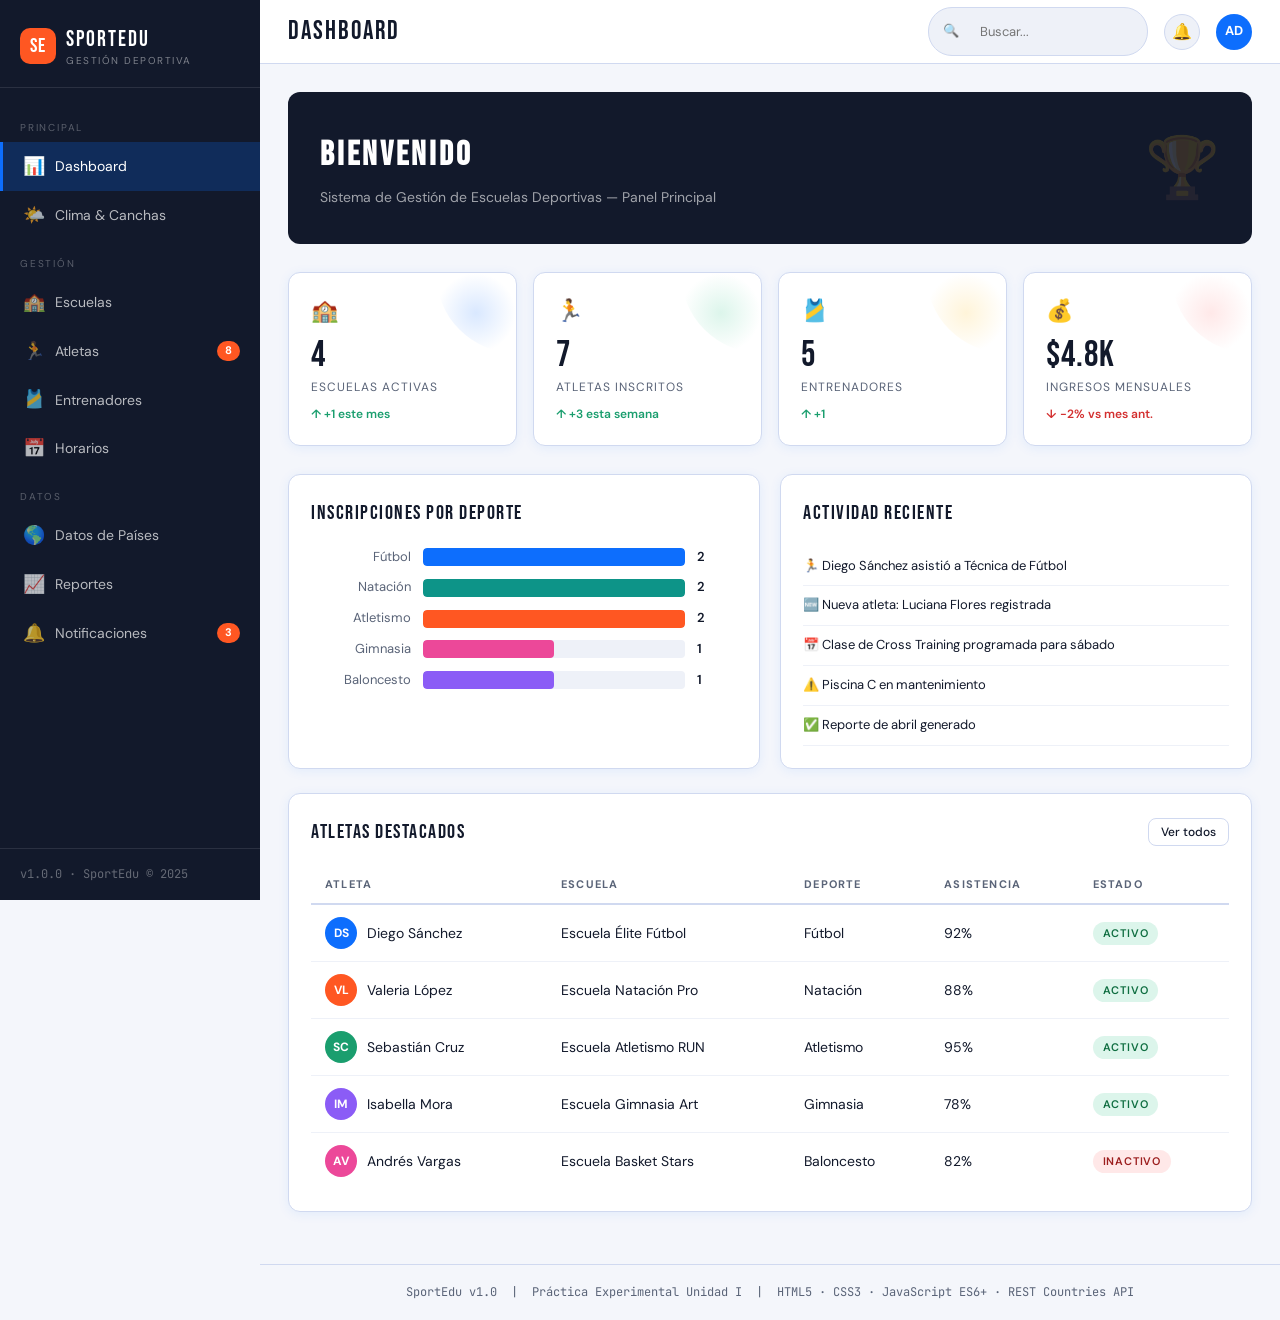
==== Untitled-1.html @ 39b03e60 "PrimerCommit" ====
<!DOCTYPE html>
<html lang="es">
<head>
  <meta charset="UTF-8" />
  <meta name="viewport" content="width=device-width, initial-scale=1.0" />
  <title>SportEdu – Gestión de Escuelas Deportivas</title>
  <link rel="preconnect" href="https://fonts.googleapis.com" />
  <link href="https://fonts.googleapis.com/css2?family=Bebas+Neue&family=DM+Sans:ital,wght@0,300;0,400;0,500;0,700;1,400&family=JetBrains+Mono:wght@400;600&display=swap" rel="stylesheet" />
  <style>
    /* ===== DESIGN TOKENS ===== */
    :root {
      --brand:       #0d6efd;
      --brand-dark:  #0a4fa8;
      --brand-light: #d9e8ff;
      --accent:      #ff5722;
      --accent-d:    #bf3a0d;
      --success:     #1a9e6e;
      --warning:     #e09300;
      --danger:      #d32f2f;
      --bg:          #f4f6fb;
      --surface:     #ffffff;
      --surface2:    #eef1f8;
      --border:      #d0d9f0;
      --text:        #12192b;
      --muted:       #5a6478;
      --radius:      12px;
      --radius-sm:   8px;
      --shadow:      0 2px 12px rgba(13,110,253,.08);
      --shadow-md:   0 4px 24px rgba(13,110,253,.14);
      --font:        'DM Sans', sans-serif;
      --font-display:'Bebas Neue', sans-serif;
      --font-mono:   'JetBrains Mono', monospace;
      --nav-w:       260px;
      --header-h:    64px;
    }
    *, *::before, *::after { box-sizing: border-box; margin: 0; padding: 0; }

    body {
      font-family: var(--font);
      background: var(--bg);
      color: var(--text);
      display: flex;
      min-height: 100vh;
      font-size: 15px;
      line-height: 1.6;
    }

    /* ===== SIDEBAR ===== */
    #sidebar {
      width: var(--nav-w);
      background: var(--text);
      color: #fff;
      display: flex;
      flex-direction: column;
      position: fixed;
      top: 0; left: 0; bottom: 0;
      z-index: 100;
      transition: transform .28s ease;
    }
    .sidebar-logo {
      display: flex; align-items: center; gap: 10px;
      padding: 22px 20px 18px;
      border-bottom: 1px solid rgba(255,255,255,.1);
    }
    .logo-icon {
      width: 36px; height: 36px; border-radius: 10px;
      background: var(--accent);
      display: flex; align-items: center; justify-content: center;
      font-family: var(--font-display);
      font-size: 20px; color: #fff; letter-spacing: 1px;
    }
    .logo-text { font-family: var(--font-display); font-size: 22px; letter-spacing: 2px; color: #fff; }
    .logo-sub  { font-size: 10px; color: rgba(255,255,255,.45); letter-spacing: 1.5px; text-transform: uppercase; margin-top: -4px; }

    nav { flex: 1; overflow-y: auto; padding: 16px 0; }
    .nav-section { font-size: 10px; text-transform: uppercase; letter-spacing: 1.8px; color: rgba(255,255,255,.3); padding: 16px 20px 6px; }
    .nav-item {
      display: flex; align-items: center; gap: 10px;
      padding: 10px 20px; cursor: pointer; border-radius: 0;
      color: rgba(255,255,255,.7);
      font-size: 14px; font-weight: 400;
      transition: all .18s;
      border-left: 3px solid transparent;
    }
    .nav-item:hover { background: rgba(255,255,255,.07); color: #fff; }
    .nav-item.active { background: rgba(13,110,253,.22); color: #fff; border-left-color: var(--brand); }
    .nav-item .ni { font-size: 18px; }
    .nav-badge {
      margin-left: auto; background: var(--accent);
      border-radius: 20px; padding: 1px 8px;
      font-size: 11px; color: #fff; font-weight: 700;
    }
    .sidebar-footer {
      padding: 16px 20px;
      border-top: 1px solid rgba(255,255,255,.1);
      font-size: 12px; color: rgba(255,255,255,.35);
      font-family: var(--font-mono);
    }

    /* ===== MAIN LAYOUT ===== */
    #main { margin-left: var(--nav-w); flex: 1; display: flex; flex-direction: column; min-height: 100vh; }

    /* ===== TOPBAR ===== */
    header {
      height: var(--header-h);
      background: var(--surface);
      border-bottom: 1px solid var(--border);
      display: flex; align-items: center; gap: 16px;
      padding: 0 28px;
      position: sticky; top: 0; z-index: 50;
    }
    .page-title { font-family: var(--font-display); font-size: 26px; letter-spacing: 2px; color: var(--text); }
    .header-spacer { flex: 1; }
    .search-box {
      display: flex; align-items: center; gap: 8px;
      background: var(--surface2); border: 1px solid var(--border);
      border-radius: 24px; padding: 6px 14px; width: 220px;
      font-size: 13px; color: var(--muted);
    }
    .search-box input {
      border: none; background: transparent; outline: none;
      font-family: var(--font); font-size: 13px; color: var(--text); width: 100%;
    }
    .header-btn {
      width: 36px; height: 36px; border-radius: 50%;
      background: var(--surface2); border: 1px solid var(--border);
      display: flex; align-items: center; justify-content: center;
      cursor: pointer; font-size: 16px; color: var(--muted);
      transition: all .18s;
    }
    .header-btn:hover { background: var(--brand-light); color: var(--brand); border-color: var(--brand); }
    .avatar {
      width: 36px; height: 36px; border-radius: 50%;
      background: var(--brand); color: #fff;
      display: flex; align-items: center; justify-content: center;
      font-size: 13px; font-weight: 700; cursor: pointer;
    }

    /* ===== CONTENT ===== */
    #content { flex: 1; padding: 28px; }

    .section { display: none; }
    .section.active { display: block; }

    /* ===== KPI CARDS ===== */
    .kpi-grid { display: grid; grid-template-columns: repeat(auto-fit, minmax(180px,1fr)); gap: 16px; margin-bottom: 28px; }
    .kpi-card {
      background: var(--surface); border: 1px solid var(--border);
      border-radius: var(--radius); padding: 20px 22px;
      box-shadow: var(--shadow); position: relative; overflow: hidden;
    }
    .kpi-card::after {
      content: ''; position: absolute; top: 0; right: 0;
      width: 80px; height: 80px;
      background: radial-gradient(circle, var(--kpi-color, var(--brand-light)) 0%, transparent 70%);
      border-radius: 0 0 0 80px;
    }
    .kpi-icon { font-size: 22px; margin-bottom: 10px; color: var(--kpi-color, var(--brand)); }
    .kpi-val { font-family: var(--font-display); font-size: 36px; letter-spacing: 1px; line-height: 1; }
    .kpi-lbl { font-size: 12px; color: var(--muted); margin-top: 4px; text-transform: uppercase; letter-spacing: 1px; }
    .kpi-trend { font-size: 12px; font-weight: 600; margin-top: 8px; }
    .kpi-trend.up { color: var(--success); }
    .kpi-trend.down { color: var(--danger); }

    /* ===== TABLES ===== */
    .card {
      background: var(--surface); border: 1px solid var(--border);
      border-radius: var(--radius); padding: 22px;
      box-shadow: var(--shadow); margin-bottom: 24px;
    }
    .card-header {
      display: flex; align-items: center; justify-content: space-between;
      margin-bottom: 18px;
    }
    .card-title { font-family: var(--font-display); font-size: 20px; letter-spacing: 1.5px; }
    .btn {
      display: inline-flex; align-items: center; gap: 6px;
      padding: 8px 18px; border-radius: var(--radius-sm);
      font-family: var(--font); font-size: 13px; font-weight: 500;
      cursor: pointer; border: none; transition: all .18s;
    }
    .btn-primary { background: var(--brand); color: #fff; }
    .btn-primary:hover { background: var(--brand-dark); }
    .btn-outline { background: transparent; border: 1px solid var(--border); color: var(--text); }
    .btn-outline:hover { background: var(--surface2); }
    .btn-danger { background: var(--danger); color: #fff; }
    .btn-sm { padding: 5px 12px; font-size: 12px; }

    table { width: 100%; border-collapse: collapse; }
    th {
      text-align: left; padding: 10px 14px;
      font-size: 11px; text-transform: uppercase; letter-spacing: 1.2px;
      color: var(--muted); border-bottom: 2px solid var(--border);
    }
    td { padding: 12px 14px; border-bottom: 1px solid var(--surface2); font-size: 14px; vertical-align: middle; }
    tr:last-child td { border-bottom: none; }
    tr:hover td { background: var(--surface2); }

    .badge {
      display: inline-block; padding: 3px 10px;
      border-radius: 20px; font-size: 11px; font-weight: 600;
      text-transform: uppercase; letter-spacing: .8px;
    }
    .badge-success { background: #dcf5eb; color: #0f6e41; }
    .badge-warning { background: #fff4d9; color: #a36200; }
    .badge-danger  { background: #ffe8e8; color: #9c1e1e; }
    .badge-info    { background: #dbeafe; color: #1e40af; }
    .badge-purple  { background: #ede9fe; color: #5b21b6; }

    .actions { display: flex; gap: 6px; }

    /* ===== FORM ===== */
    .form-grid { display: grid; grid-template-columns: 1fr 1fr; gap: 16px; }
    .form-group { display: flex; flex-direction: column; gap: 6px; }
    .form-group.full { grid-column: 1/-1; }
    label { font-size: 13px; font-weight: 500; color: var(--muted); }
    input, select, textarea {
      padding: 9px 13px; border: 1px solid var(--border);
      border-radius: var(--radius-sm); font-family: var(--font); font-size: 14px;
      outline: none; background: var(--surface); color: var(--text);
      transition: border-color .18s;
    }
    input:focus, select:focus, textarea:focus { border-color: var(--brand); }
    textarea { resize: vertical; min-height: 80px; }

    /* ===== MODAL ===== */
    .modal-overlay {
      display: none; position: fixed; inset: 0;
      background: rgba(12,25,48,.55); z-index: 999;
      align-items: center; justify-content: center;
    }
    .modal-overlay.open { display: flex; }
    .modal {
      background: var(--surface); border-radius: var(--radius);
      padding: 30px; width: min(560px, 96vw); max-height: 90vh;
      overflow-y: auto; box-shadow: var(--shadow-md);
      animation: slideUp .25s ease;
    }
    @keyframes slideUp { from { opacity:0; transform: translateY(24px); } to { opacity:1; transform: none; } }
    .modal-header { display: flex; align-items: center; justify-content: space-between; margin-bottom: 22px; }
    .modal-title { font-family: var(--font-display); font-size: 22px; letter-spacing: 1.5px; }
    .modal-close { font-size: 22px; cursor: pointer; color: var(--muted); line-height: 1; }
    .modal-footer { display: flex; gap: 10px; justify-content: flex-end; margin-top: 22px; }

    /* ===== WEATHER WIDGET ===== */
    .weather-card {
      background: linear-gradient(135deg, #1565c0 0%, #0d47a1 100%);
      color: #fff; border-radius: var(--radius); padding: 22px;
      box-shadow: var(--shadow-md);
    }
    .weather-main { display: flex; align-items: center; gap: 16px; margin-bottom: 12px; }
    .weather-temp { font-family: var(--font-display); font-size: 56px; line-height: 1; }
    .weather-icon { font-size: 48px; }
    .weather-desc { font-size: 16px; opacity: .85; }
    .weather-meta { font-size: 13px; opacity: .7; margin-top: 4px; }
    .weather-details { display: grid; grid-template-columns: repeat(3,1fr); gap: 10px; margin-top: 16px; padding-top: 16px; border-top: 1px solid rgba(255,255,255,.2); }
    .w-detail { text-align: center; }
    .w-detail-val { font-size: 18px; font-weight: 700; }
    .w-detail-lbl { font-size: 11px; opacity: .65; text-transform: uppercase; letter-spacing: .8px; }

    /* ===== SCHEDULE ===== */
    .schedule-grid { display: grid; grid-template-columns: repeat(7,1fr); gap: 8px; }
    .day-col { background: var(--surface2); border-radius: var(--radius-sm); overflow: hidden; }
    .day-header { background: var(--brand); color: #fff; text-align: center; padding: 8px 4px; font-size: 12px; font-weight: 600; }
    .day-body { padding: 6px; }
    .sched-item {
      background: var(--surface); border-left: 3px solid var(--item-color, var(--brand));
      border-radius: 4px; padding: 6px 8px; margin-bottom: 6px; font-size: 11px;
    }
    .sched-item strong { display: block; font-size: 12px; }

    /* ===== STAT CHART (pure CSS) ===== */
    .bar-chart { display: flex; flex-direction: column; gap: 10px; }
    .bar-row { display: flex; align-items: center; gap: 12px; }
    .bar-label { width: 100px; font-size: 13px; color: var(--muted); text-align: right; flex-shrink: 0; }
    .bar-track { flex: 1; background: var(--surface2); border-radius: 4px; height: 18px; overflow: hidden; }
    .bar-fill { height: 100%; background: var(--brand); border-radius: 4px; transition: width .6s ease; }
    .bar-val { width: 40px; font-size: 13px; font-weight: 600; color: var(--text); }

    /* ===== API SECTION ===== */
    .api-grid { display: grid; grid-template-columns: 1fr 1fr; gap: 20px; }
    .fact-card {
      background: var(--surface); border: 1px solid var(--border);
      border-radius: var(--radius); padding: 20px; box-shadow: var(--shadow);
      display: flex; flex-direction: column; gap: 10px;
    }
    .fact-sport { font-family: var(--font-display); font-size: 18px; letter-spacing: 1px; color: var(--brand); }
    .fact-text { font-size: 14px; line-height: 1.6; color: var(--text); }
    .fact-source { font-size: 11px; color: var(--muted); font-family: var(--font-mono); }
    .loading { text-align: center; padding: 40px; color: var(--muted); font-size: 14px; }
    .spinner {
      width: 32px; height: 32px; border: 3px solid var(--border);
      border-top-color: var(--brand); border-radius: 50%;
      animation: spin .8s linear infinite; margin: 0 auto 12px;
    }
    @keyframes spin { to { transform: rotate(360deg); } }

    /* ===== TOAST ===== */
    #toast-container { position: fixed; bottom: 24px; right: 24px; z-index: 9999; display: flex; flex-direction: column; gap: 10px; }
    .toast {
      background: var(--text); color: #fff; padding: 12px 18px;
      border-radius: var(--radius-sm); font-size: 14px; min-width: 220px;
      box-shadow: var(--shadow-md); animation: toastIn .25s ease;
      display: flex; align-items: center; gap: 10px;
    }
    @keyframes toastIn { from { opacity:0; transform: translateY(10px); } to { opacity:1; transform: none; } }
    .toast.success { border-left: 4px solid var(--success); }
    .toast.error   { border-left: 4px solid var(--danger); }

    /* ===== RESPONSIVE ===== */
    @media (max-width: 900px) {
      #sidebar { transform: translateX(-100%); }
      #sidebar.open { transform: none; }
      #main { margin-left: 0; }
      .form-grid { grid-template-columns: 1fr; }
      .api-grid { grid-template-columns: 1fr; }
      .schedule-grid { grid-template-columns: repeat(3,1fr); }
      .kpi-grid { grid-template-columns: repeat(2,1fr); }
    }

    .hamburger { display: none; }
    @media (max-width: 900px) {
      .hamburger { display: flex; }
    }

    /* ===== ATHLETE AVATAR ===== */
    .ath-avatar {
      width: 32px; height: 32px; border-radius: 50%;
      display: inline-flex; align-items: center; justify-content: center;
      font-size: 12px; font-weight: 700; color: #fff;
      flex-shrink: 0;
    }
    .cell-athlete { display: flex; align-items: center; gap: 10px; }

    /* ===== PAGE HERO ===== */
    .page-hero {
      background: var(--text); color: #fff;
      border-radius: var(--radius); padding: 28px 32px;
      margin-bottom: 28px; display: flex; align-items: center; justify-content: space-between;
    }
    .page-hero h1 { font-family: var(--font-display); font-size: 34px; letter-spacing: 3px; }
    .page-hero p { font-size: 14px; color: rgba(255,255,255,.6); margin-top: 4px; }
    .hero-icon { font-size: 60px; opacity: .15; }

    /* ===== PROGRESS BAR ===== */
    .progress { background: var(--surface2); border-radius: 4px; height: 6px; overflow: hidden; }
    .progress-fill { height: 100%; border-radius: 4px; background: var(--brand); }

    /* ===== TABS ===== */
    .tabs { display: flex; gap: 4px; border-bottom: 2px solid var(--border); margin-bottom: 20px; }
    .tab {
      padding: 9px 18px; cursor: pointer; font-size: 14px; font-weight: 500;
      color: var(--muted); border-bottom: 2px solid transparent; margin-bottom: -2px;
      transition: all .18s;
    }
    .tab.active { color: var(--brand); border-bottom-color: var(--brand); }
    .tab-panel { display: none; }
    .tab-panel.active { display: block; }

    /* extra tweaks */
    .two-col { display: grid; grid-template-columns: 1fr 1fr; gap: 20px; }
    @media(max-width:700px){ .two-col { grid-template-columns: 1fr; } }

    select { cursor: pointer; }
    .text-muted { color: var(--muted); font-size: 13px; }

    /* ===== NOTIFICATIONS ===== */
    .notif-list { display: flex; flex-direction: column; gap: 10px; }
    .notif-item {
      display: flex; gap: 14px; padding: 14px;
      background: var(--surface2); border-radius: var(--radius-sm);
      border-left: 3px solid var(--notif-color, var(--brand));
    }
    .notif-body { font-size: 14px; }
    .notif-time { font-size: 12px; color: var(--muted); margin-top: 3px; }

    /* ===== FOOTER ===== */
    footer {
      text-align: center; padding: 18px;
      font-size: 12px; color: var(--muted);
      border-top: 1px solid var(--border);
      font-family: var(--font-mono);
    }
  </style>
</head>
<body>

<!-- ==================== SIDEBAR ==================== -->
<aside id="sidebar">
  <div class="sidebar-logo">
    <div class="logo-icon">SE</div>
    <div>
      <div class="logo-text">SportEdu</div>
      <div class="logo-sub">Gestión Deportiva</div>
    </div>
  </div>
  <nav>
    <div class="nav-section">Principal</div>
    <div class="nav-item active" onclick="navigate('dashboard')">
      <span class="ni">📊</span> Dashboard
    </div>
    <div class="nav-item" onclick="navigate('clima')">
      <span class="ni">🌤️</span> Clima & Canchas
    </div>

    <div class="nav-section">Gestión</div>
    <div class="nav-item" onclick="navigate('escuelas')">
      <span class="ni">🏫</span> Escuelas
    </div>
    <div class="nav-item" onclick="navigate('atletas')">
      <span class="ni">🏃</span> Atletas <span class="nav-badge" id="badge-atletas">24</span>
    </div>
    <div class="nav-item" onclick="navigate('entrenadores')">
      <span class="ni">🎽</span> Entrenadores
    </div>
    <div class="nav-item" onclick="navigate('horarios')">
      <span class="ni">📅</span> Horarios
    </div>

    <div class="nav-section">Datos</div>
    <div class="nav-item" onclick="navigate('paises')">
      <span class="ni">🌎</span> Datos de Países
    </div>
    <div class="nav-item" onclick="navigate('reportes')">
      <span class="ni">📈</span> Reportes
    </div>
    <div class="nav-item" onclick="navigate('notificaciones')">
      <span class="ni">🔔</span> Notificaciones <span class="nav-badge">3</span>
    </div>
  </nav>
  <div class="sidebar-footer">v1.0.0 · SportEdu © 2025</div>
</aside>

<!-- ==================== MAIN ==================== -->
<div id="main">
  <header>
    <button class="header-btn hamburger" onclick="toggleSidebar()" title="Menú">☰</button>
    <span class="page-title" id="header-title">DASHBOARD</span>
    <div class="header-spacer"></div>
    <div class="search-box">
      <span>🔍</span>
      <input type="text" placeholder="Buscar..." id="global-search" onkeyup="globalSearch(this.value)" />
    </div>
    <button class="header-btn" onclick="navigate('notificaciones')" title="Notificaciones">🔔</button>
    <div class="avatar" title="Admin">AD</div>
  </header>

  <main id="content">

    <!-- ===================== DASHBOARD ===================== -->
    <section id="sec-dashboard" class="section active">
      <div class="page-hero">
        <div>
          <h1>BIENVENIDO</h1>
          <p>Sistema de Gestión de Escuelas Deportivas — Panel Principal</p>
        </div>
        <div class="hero-icon">🏆</div>
      </div>

      <div class="kpi-grid">
        <div class="kpi-card" style="--kpi-color:#d9e8ff">
          <div class="kpi-icon">🏫</div>
          <div class="kpi-val" id="kpi-escuelas">5</div>
          <div class="kpi-lbl">Escuelas Activas</div>
          <div class="kpi-trend up">↑ +1 este mes</div>
        </div>
        <div class="kpi-card" style="--kpi-color:#dcf5eb">
          <div class="kpi-icon">🏃</div>
          <div class="kpi-val" id="kpi-atletas">24</div>
          <div class="kpi-lbl">Atletas Inscritos</div>
          <div class="kpi-trend up">↑ +3 esta semana</div>
        </div>
        <div class="kpi-card" style="--kpi-color:#fff4d9">
          <div class="kpi-icon">🎽</div>
          <div class="kpi-val" id="kpi-entrenadores">8</div>
          <div class="kpi-lbl">Entrenadores</div>
          <div class="kpi-trend up">↑ +1</div>
        </div>
        <div class="kpi-card" style="--kpi-color:#ffe8e8">
          <div class="kpi-icon">💰</div>
          <div class="kpi-val">$4.8k</div>
          <div class="kpi-lbl">Ingresos Mensuales</div>
          <div class="kpi-trend down">↓ -2% vs mes ant.</div>
        </div>
      </div>

      <div class="two-col">
        <div class="card">
          <div class="card-header">
            <div class="card-title">INSCRIPCIONES POR DEPORTE</div>
          </div>
          <div class="bar-chart" id="bar-chart-sports"></div>
        </div>
        <div class="card">
          <div class="card-header">
            <div class="card-title">ACTIVIDAD RECIENTE</div>
          </div>
          <div id="actividad-list"></div>
        </div>
      </div>

      <div class="card">
        <div class="card-header">
          <div class="card-title">ATLETAS DESTACADOS</div>
          <button class="btn btn-outline btn-sm" onclick="navigate('atletas')">Ver todos</button>
        </div>
        <table>
          <thead><tr><th>Atleta</th><th>Escuela</th><th>Deporte</th><th>Asistencia</th><th>Estado</th></tr></thead>
          <tbody id="dash-atletas-table"></tbody>
        </table>
      </div>
    </section>

    <!-- ===================== CLIMA ===================== -->
    <section id="sec-clima" class="section">
      <div class="page-hero">
        <div><h1>CLIMA & CANCHAS</h1><p>Condiciones climáticas para la práctica deportiva</p></div>
        <div class="hero-icon">🌤️</div>
      </div>
      <div class="two-col">
        <div>
          <div class="weather-card" id="weather-card">
            <div class="loading"><div class="spinner"></div>Cargando clima...</div>
          </div>
          <div class="card" style="margin-top:20px">
            <div class="card-header"><div class="card-title">ESTADO DE CANCHAS</div></div>
            <table>
              <thead><tr><th>Cancha</th><th>Deporte</th><th>Capacidad</th><th>Estado</th></tr></thead>
              <tbody>
                <tr><td>Cancha A1</td><td>Fútbol</td><td>22</td><td><span class="badge badge-success">Disponible</span></td></tr>
                <tr><td>Cancha B2</td><td>Baloncesto</td><td>10</td><td><span class="badge badge-success">Disponible</span></td></tr>
                <tr><td>Piscina C</td><td>Natación</td><td>16</td><td><span class="badge badge-warning">Mantenimiento</span></td></tr>
                <tr><td>Pista D</td><td>Atletismo</td><td>30</td><td><span class="badge badge-success">Disponible</span></td></tr>
                <tr><td>Gimnasio E</td><td>Gimnasia</td><td>20</td><td><span class="badge badge-danger">Ocupada</span></td></tr>
              </tbody>
            </table>
          </div>
        </div>
        <div class="card">
          <div class="card-header"><div class="card-title">CONDICIÓN PARA ENTRENAMIENTO</div></div>
          <p class="text-muted" style="margin-bottom:16px">Basado en las condiciones actuales del clima:</p>
          <div id="condicion-list"></div>
        </div>
      </div>
    </section>

    <!-- ===================== ESCUELAS ===================== -->
    <section id="sec-escuelas" class="section">
      <div class="page-hero">
        <div><h1>ESCUELAS DEPORTIVAS</h1><p>Gestión de centros de entrenamiento</p></div>
        <div class="hero-icon">🏫</div>
      </div>
      <div class="card">
        <div class="card-header">
          <div class="card-title">LISTA DE ESCUELAS</div>
          <button class="btn btn-primary" onclick="openModal('modal-escuela')">+ Nueva Escuela</button>
        </div>
        <table>
          <thead><tr><th>Nombre</th><th>Deporte</th><th>Director</th><th>Atletas</th><th>Capacidad</th><th>Estado</th><th>Acciones</th></tr></thead>
          <tbody id="escuelas-table"></tbody>
        </table>
      </div>
    </section>

    <!-- ===================== ATLETAS ===================== -->
    <section id="sec-atletas" class="section">
      <div class="page-hero">
        <div><h1>ATLETAS</h1><p>Registro y seguimiento de deportistas</p></div>
        <div class="hero-icon">🏃</div>
      </div>
      <div class="card">
        <div class="card-header">
          <div class="card-title">REGISTRO DE ATLETAS</div>
          <div style="display:flex;gap:10px">
            <select id="filtro-deporte" onchange="filtrarAtletas()">
              <option value="">Todos los deportes</option>
              <option value="Fútbol">Fútbol</option>
              <option value="Natación">Natación</option>
              <option value="Atletismo">Atletismo</option>
              <option value="Baloncesto">Baloncesto</option>
              <option value="Gimnasia">Gimnasia</option>
            </select>
            <button class="btn btn-primary" onclick="openModal('modal-atleta')">+ Nuevo Atleta</button>
          </div>
        </div>
        <table>
          <thead><tr><th>Atleta</th><th>Edad</th><th>Deporte</th><th>Escuela</th><th>Asistencia</th><th>Estado</th><th>Acciones</th></tr></thead>
          <tbody id="atletas-table"></tbody>
        </table>
      </div>
    </section>

    <!-- ===================== ENTRENADORES ===================== -->
    <section id="sec-entrenadores" class="section">
      <div class="page-hero">
        <div><h1>ENTRENADORES</h1><p>Equipo de profesores y técnicos</p></div>
        <div class="hero-icon">🎽</div>
      </div>
      <div class="card">
        <div class="card-header">
          <div class="card-title">EQUIPO TÉCNICO</div>
          <button class="btn btn-primary" onclick="openModal('modal-entrenador')">+ Nuevo Entrenador</button>
        </div>
        <table>
          <thead><tr><th>Entrenador</th><th>Especialidad</th><th>Escuela</th><th>Certificación</th><th>Atletas</th><th>Estado</th><th>Acciones</th></tr></thead>
          <tbody id="entrenadores-table"></tbody>
        </table>
      </div>
    </section>

    <!-- ===================== HORARIOS ===================== -->
    <section id="sec-horarios" class="section">
      <div class="page-hero">
        <div><h1>HORARIOS</h1><p>Planificación semanal de entrenamientos</p></div>
        <div class="hero-icon">📅</div>
      </div>
      <div class="card">
        <div class="card-header">
          <div class="card-title">SEMANA ACTUAL</div>
          <button class="btn btn-primary" onclick="openModal('modal-horario')">+ Nueva Clase</button>
        </div>
        <div class="schedule-grid" id="schedule-grid"></div>
      </div>
    </section>

    <!-- ===================== PAÍSES (API REST COUNTRIES) ===================== -->
    <section id="sec-paises" class="section">
      <div class="page-hero">
        <div><h1>DATOS DE PAÍSES</h1><p>Información de países vía REST Countries API pública</p></div>
        <div class="hero-icon">🌎</div>
      </div>
      <div class="card">
        <div class="card-header">
          <div class="card-title">BÚSQUEDA DE PAÍSES</div>
          <div style="display:flex;gap:10px;align-items:center">
            <input type="text" id="pais-search" placeholder="Buscar país..." style="width:220px" onkeyup="buscarPais(this.value)" />
            <span class="text-muted" id="pais-count"></span>
          </div>
        </div>
        <div class="loading" id="paises-loading"><div class="spinner"></div>Conectando con REST Countries API...</div>
        <div class="api-grid" id="paises-grid" style="display:none"></div>
      </div>
      <div class="card">
        <div class="card-title" style="margin-bottom:14px">ℹ️ FUENTE DE LA API</div>
        <div style="font-size:13px;color:var(--muted);font-family:var(--font-mono)">
          Endpoint: <strong>https://restcountries.com/v3.1/all</strong><br>
          Datos obtenidos en tiempo real • Consumo ES6+ fetch() con async/await
        </div>
      </div>
    </section>

    <!-- ===================== REPORTES ===================== -->
    <section id="sec-reportes" class="section">
      <div class="page-hero">
        <div><h1>REPORTES</h1><p>Estadísticas y análisis de rendimiento</p></div>
        <div class="hero-icon">📈</div>
      </div>
      <div class="two-col">
        <div class="card">
          <div class="card-header"><div class="card-title">INSCRIPCIONES MENSUALES</div></div>
          <div class="bar-chart" id="rep-mensual"></div>
        </div>
        <div class="card">
          <div class="card-header"><div class="card-title">ASISTENCIA PROMEDIO</div></div>
          <div class="bar-chart" id="rep-asistencia"></div>
        </div>
      </div>
      <div class="card">
        <div class="card-header"><div class="card-title">RESUMEN FINANCIERO</div></div>
        <div class="kpi-grid">
          <div class="kpi-card" style="--kpi-color:#dcf5eb"><div class="kpi-icon">💵</div><div class="kpi-val">$4,820</div><div class="kpi-lbl">Ingresos Mayo</div><div class="kpi-trend up">↑ +8%</div></div>
          <div class="kpi-card" style="--kpi-color:#ffe8e8"><div class="kpi-icon">💸</div><div class="kpi-val">$2,150</div><div class="kpi-lbl">Gastos Mayo</div><div class="kpi-trend down">↓ -3%</div></div>
          <div class="kpi-card" style="--kpi-color:#d9e8ff"><div class="kpi-icon">📊</div><div class="kpi-val">$2,670</div><div class="kpi-lbl">Utilidad Neta</div><div class="kpi-trend up">↑ +15%</div></div>
          <div class="kpi-card" style="--kpi-color:#fff4d9"><div class="kpi-icon">🎯</div><div class="kpi-val">92%</div><div class="kpi-lbl">Meta Alcanzada</div><div class="kpi-trend up">↑ +7%</div></div>
        </div>
      </div>
    </section>

    <!-- ===================== NOTIFICACIONES ===================== -->
    <section id="sec-notificaciones" class="section">
      <div class="page-hero">
        <div><h1>NOTIFICACIONES</h1><p>Alertas y avisos del sistema</p></div>
        <div class="hero-icon">🔔</div>
      </div>
      <div class="card">
        <div class="card-header"><div class="card-title">NOTIFICACIONES RECIENTES</div><button class="btn btn-outline btn-sm" onclick="marcarLeidas()">Marcar todas leídas</button></div>
        <div class="notif-list" id="notif-list"></div>
      </div>
    </section>

  </main><!-- /content -->

  <footer>SportEdu v1.0 &nbsp;|&nbsp; Práctica Experimental Unidad I &nbsp;|&nbsp; HTML5 · CSS3 · JavaScript ES6+ · REST Countries API</footer>
</div><!-- /main -->

<!-- ==================== MODALES ==================== -->

<!-- Modal Escuela -->
<div class="modal-overlay" id="modal-escuela">
  <div class="modal">
    <div class="modal-header">
      <div class="modal-title">NUEVA ESCUELA</div>
      <span class="modal-close" onclick="closeModal('modal-escuela')">✕</span>
    </div>
    <div class="form-grid">
      <div class="form-group"><label>Nombre de la Escuela</label><input type="text" id="esc-nombre" placeholder="Ej: Escuela de Fútbol Élite" /></div>
      <div class="form-group"><label>Deporte Principal</label>
        <select id="esc-deporte"><option>Fútbol</option><option>Natación</option><option>Atletismo</option><option>Baloncesto</option><option>Gimnasia</option></select>
      </div>
      <div class="form-group"><label>Director</label><input type="text" id="esc-director" placeholder="Nombre del director" /></div>
      <div class="form-group"><label>Capacidad Máxima</label><input type="number" id="esc-capacidad" placeholder="30" /></div>
      <div class="form-group full"><label>Descripción</label><textarea id="esc-desc" placeholder="Descripción de la escuela..."></textarea></div>
    </div>
    <div class="modal-footer">
      <button class="btn btn-outline" onclick="closeModal('modal-escuela')">Cancelar</button>
      <button class="btn btn-primary" onclick="guardarEscuela()">Guardar Escuela</button>
    </div>
  </div>
</div>

<!-- Modal Atleta -->
<div class="modal-overlay" id="modal-atleta">
  <div class="modal">
    <div class="modal-header">
      <div class="modal-title">NUEVO ATLETA</div>
      <span class="modal-close" onclick="closeModal('modal-atleta')">✕</span>
    </div>
    <div class="form-grid">
      <div class="form-group"><label>Nombres</label><input type="text" id="atl-nombre" placeholder="Nombres" /></div>
      <div class="form-group"><label>Apellidos</label><input type="text" id="atl-apellido" placeholder="Apellidos" /></div>
      <div class="form-group"><label>Fecha de Nacimiento</label><input type="date" id="atl-fecha" /></div>
      <div class="form-group"><label>Deporte</label>
        <select id="atl-deporte"><option>Fútbol</option><option>Natación</option><option>Atletismo</option><option>Baloncesto</option><option>Gimnasia</option></select>
      </div>
      <div class="form-group"><label>Escuela</label>
        <select id="atl-escuela"></select>
      </div>
      <div class="form-group"><label>Nivel</label>
        <select id="atl-nivel"><option>Principiante</option><option>Intermedio</option><option>Avanzado</option><option>Élite</option></select>
      </div>
      <div class="form-group"><label>Email (Tutor)</label><input type="email" id="atl-email" placeholder="email@ejemplo.com" /></div>
      <div class="form-group"><label>Teléfono</label><input type="tel" id="atl-tel" placeholder="0999-999-999" /></div>
    </div>
    <div class="modal-footer">
      <button class="btn btn-outline" onclick="closeModal('modal-atleta')">Cancelar</button>
      <button class="btn btn-primary" onclick="guardarAtleta()">Registrar Atleta</button>
    </div>
  </div>
</div>

<!-- Modal Entrenador -->
<div class="modal-overlay" id="modal-entrenador">
  <div class="modal">
    <div class="modal-header">
      <div class="modal-title">NUEVO ENTRENADOR</div>
      <span class="modal-close" onclick="closeModal('modal-entrenador')">✕</span>
    </div>
    <div class="form-grid">
      <div class="form-group"><label>Nombre Completo</label><input type="text" id="ent-nombre" placeholder="Nombre completo" /></div>
      <div class="form-group"><label>Especialidad</label>
        <select id="ent-esp"><option>Fútbol</option><option>Natación</option><option>Atletismo</option><option>Baloncesto</option><option>Gimnasia</option></select>
      </div>
      <div class="form-group"><label>Escuela Asignada</label><select id="ent-escuela"></select></div>
      <div class="form-group"><label>Certificación</label>
        <select id="ent-cert"><option>Nivel A</option><option>Nivel B</option><option>Nivel C</option><option>FIFA Pro</option><option>FINA</option></select>
      </div>
      <div class="form-group"><label>Email</label><input type="email" id="ent-email" placeholder="email@ejemplo.com" /></div>
      <div class="form-group"><label>Salario Mensual ($)</label><input type="number" id="ent-salario" placeholder="800" /></div>
    </div>
    <div class="modal-footer">
      <button class="btn btn-outline" onclick="closeModal('modal-entrenador')">Cancelar</button>
      <button class="btn btn-primary" onclick="guardarEntrenador()">Registrar Entrenador</button>
    </div>
  </div>
</div>

<!-- Modal Horario -->
<div class="modal-overlay" id="modal-horario">
  <div class="modal">
    <div class="modal-header">
      <div class="modal-title">NUEVA CLASE</div>
      <span class="modal-close" onclick="closeModal('modal-horario')">✕</span>
    </div>
    <div class="form-grid">
      <div class="form-group"><label>Nombre de la Clase</label><input type="text" id="hor-nombre" placeholder="Ej: Técnica de Natación" /></div>
      <div class="form-group"><label>Deporte</label>
        <select id="hor-deporte"><option>Fútbol</option><option>Natación</option><option>Atletismo</option><option>Baloncesto</option><option>Gimnasia</option></select>
      </div>
      <div class="form-group"><label>Día</label>
        <select id="hor-dia"><option>Lun</option><option>Mar</option><option>Mié</option><option>Jue</option><option>Vie</option><option>Sáb</option><option>Dom</option></select>
      </div>
      <div class="form-group"><label>Hora</label><input type="time" id="hor-hora" value="08:00" /></div>
      <div class="form-group"><label>Entrenador</label><select id="hor-entrenador"></select></div>
      <div class="form-group"><label>Cancha / Lugar</label><input type="text" id="hor-lugar" placeholder="Ej: Cancha A1" /></div>
    </div>
    <div class="modal-footer">
      <button class="btn btn-outline" onclick="closeModal('modal-horario')">Cancelar</button>
      <button class="btn btn-primary" onclick="guardarHorario()">Guardar Clase</button>
    </div>
  </div>
</div>

<!-- Toast Container -->
<div id="toast-container"></div>

<!-- ==================== JAVASCRIPT ES6+ ==================== -->
<script>
'use strict';

/* ========= STATE ========= */
let state = {
  escuelas: [
    { id:1, nombre:'Escuela Élite Fútbol', deporte:'Fútbol', director:'Carlos Mendoza', atletas:8, capacidad:20, estado:'Activa' },
    { id:2, nombre:'Escuela Natación Pro', deporte:'Natación', director:'Ana Quispe', atletas:5, capacidad:16, estado:'Activa' },
    { id:3, nombre:'Escuela Atletismo RUN', deporte:'Atletismo', director:'Luis Torres', atletas:6, capacidad:25, estado:'Activa' },
    { id:4, nombre:'Escuela Basket Stars', deporte:'Baloncesto', director:'María Pérez', atletas:3, capacidad:12, estado:'Inactiva' },
    { id:5, nombre:'Escuela Gimnasia Art', deporte:'Gimnasia', director:'Sofía Ramos', atletas:2, capacidad:15, estado:'Activa' },
  ],
  atletas: [
    { id:1, nombre:'Diego Sánchez',   edad:16, deporte:'Fútbol',     escuela:'Escuela Élite Fútbol', asistencia:92, estado:'Activo',   nivel:'Avanzado' },
    { id:2, nombre:'Valeria López',   edad:14, deporte:'Natación',   escuela:'Escuela Natación Pro', asistencia:88, estado:'Activo',   nivel:'Intermedio' },
    { id:3, nombre:'Sebastián Cruz',  edad:17, deporte:'Atletismo',  escuela:'Escuela Atletismo RUN', asistencia:95, estado:'Activo', nivel:'Élite' },
    { id:4, nombre:'Isabella Mora',   edad:13, deporte:'Gimnasia',   escuela:'Escuela Gimnasia Art', asistencia:78, estado:'Activo',   nivel:'Principiante' },
    { id:5, nombre:'Andrés Vargas',   edad:15, deporte:'Baloncesto', escuela:'Escuela Basket Stars', asistencia:82, estado:'Inactivo', nivel:'Intermedio' },
    { id:6, nombre:'Camila Reyes',    edad:16, deporte:'Fútbol',     escuela:'Escuela Élite Fútbol', asistencia:90, estado:'Activo',   nivel:'Avanzado' },
    { id:7, nombre:'Mateo Jiménez',   edad:14, deporte:'Natación',   escuela:'Escuela Natación Pro', asistencia:85, estado:'Activo',   nivel:'Avanzado' },
    { id:8, nombre:'Luciana Flores',  edad:15, deporte:'Atletismo',  escuela:'Escuela Atletismo RUN', asistencia:91, estado:'Activo', nivel:'Intermedio' },
  ],
  entrenadores: [
    { id:1, nombre:'Prof. Carlos Mendoza', especialidad:'Fútbol',     escuela:'Escuela Élite Fútbol', cert:'FIFA Pro',  atletas:8,  estado:'Activo' },
    { id:2, nombre:'Prof. Ana Quispe',     especialidad:'Natación',   escuela:'Escuela Natación Pro', cert:'FINA',      atletas:5,  estado:'Activo' },
    { id:3, nombre:'Prof. Luis Torres',    especialidad:'Atletismo',  escuela:'Escuela Atletismo RUN', cert:'Nivel A',  atletas:6,  estado:'Activo' },
    { id:4, nombre:'Prof. María Pérez',    especialidad:'Baloncesto', escuela:'Escuela Basket Stars', cert:'Nivel B',   atletas:3,  estado:'Activo' },
    { id:5, nombre:'Prof. Sofía Ramos',    especialidad:'Gimnasia',   escuela:'Escuela Gimnasia Art', cert:'Nivel A',   atletas:2,  estado:'Activo' },
  ],
  horarios: [
    { nombre:'Técnica de Fútbol',    deporte:'Fútbol',     dia:'Lun', hora:'08:00', entrenador:'Prof. Carlos Mendoza', lugar:'Cancha A1' },
    { nombre:'Natación Libre',        deporte:'Natación',   dia:'Lun', hora:'10:00', entrenador:'Prof. Ana Quispe',     lugar:'Piscina C' },
    { nombre:'Velocidad',             deporte:'Atletismo',  dia:'Mar', hora:'07:00', entrenador:'Prof. Luis Torres',    lugar:'Pista D' },
    { nombre:'Táctica Basket',        deporte:'Baloncesto', dia:'Mar', hora:'09:00', entrenador:'Prof. María Pérez',    lugar:'Cancha B2' },
    { nombre:'Acrobacia',             deporte:'Gimnasia',   dia:'Mié', hora:'08:00', entrenador:'Prof. Sofía Ramos',    lugar:'Gimnasio E' },
    { nombre:'Partido Práctica',      deporte:'Fútbol',     dia:'Jue', hora:'08:00', entrenador:'Prof. Carlos Mendoza', lugar:'Cancha A1' },
    { nombre:'Resistencia Acuática',  deporte:'Natación',   dia:'Vie', hora:'10:00', entrenador:'Prof. Ana Quispe',     lugar:'Piscina C' },
    { nombre:'Cross Training',        deporte:'Atletismo',  dia:'Sáb', hora:'07:00', entrenador:'Prof. Luis Torres',    lugar:'Pista D' },
  ],
  notificaciones: [
    { tipo:'warning', msg:'La piscina C está en mantenimiento hasta el 20 de mayo.',  time:'Hace 30 min',  leida:false },
    { tipo:'info',    msg:'Nuevo atleta registrado: Camila Reyes en Escuela Élite Fútbol.', time:'Hace 2 horas', leida:false },
    { tipo:'danger',  msg:'Andrés Vargas marcado como inactivo por baja asistencia.', time:'Hace 1 día',   leida:false },
    { tipo:'success', msg:'Reporte mensual de abril generado correctamente.',          time:'Hace 2 días',  leida:true },
    { tipo:'info',    msg:'Actualización del sistema completada v1.0.',               time:'Hace 3 días',  leida:true },
  ],
  paises: [],
};

const sportColors = { Fútbol:'#0d6efd', Natación:'#0d9488', Atletismo:'#ff5722', Baloncesto:'#8b5cf6', Gimnasia:'#ec4899' };
const avatarColors = ['#0d6efd','#ff5722','#1a9e6e','#8b5cf6','#ec4899','#e09300','#0d9488'];
let paisesAll = [];

/* ========= NAVIGATION ========= */
function navigate(sec) {
  document.querySelectorAll('.section').forEach(s => s.classList.remove('active'));
  document.querySelectorAll('.nav-item').forEach(n => n.classList.remove('active'));
  document.getElementById(`sec-${sec}`)?.classList.add('active');
  const titles = { dashboard:'DASHBOARD', clima:'CLIMA & CANCHAS', escuelas:'ESCUELAS', atletas:'ATLETAS', entrenadores:'ENTRENADORES', horarios:'HORARIOS', paises:'DATOS DE PAÍSES', reportes:'REPORTES', notificaciones:'NOTIFICACIONES' };
  document.getElementById('header-title').textContent = titles[sec] || sec.toUpperCase();
  document.querySelectorAll('.nav-item').forEach(n => {
    if (n.textContent.trim().toLowerCase().startsWith(titles[sec]?.slice(0,5).toLowerCase() ?? '')) n.classList.add('active');
  });
  // lazy loads
  if (sec === 'clima') loadClima();
  if (sec === 'paises') loadPaises();
  if (sec === 'reportes') renderReportes();
  renderAll();
  closeSidebar();
}

function toggleSidebar() { document.getElementById('sidebar').classList.toggle('open'); }
function closeSidebar()   { document.getElementById('sidebar').classList.remove('open'); }

/* ========= RENDER ========= */
function renderAll() {
  renderEscuelas(); renderAtletas(); renderEntrenadores();
  renderHorarios(); renderDashboard(); renderNotif();
  updateSelects();
}

function avatarColor(i) { return avatarColors[i % avatarColors.length]; }
function initials(n) { return n.split(' ').map(w=>w[0]).join('').slice(0,2).toUpperCase(); }

function renderEscuelas() {
  const tb = document.getElementById('escuelas-table');
  if (!tb) return;
  tb.innerHTML = state.escuelas.map((e,i) => `
    <tr>
      <td><div class="cell-athlete"><div class="ath-avatar" style="background:${avatarColor(i)}">${initials(e.nombre)}</div><strong>${e.nombre}</strong></div></td>
      <td>${e.deporte}</td><td>${e.director}</td><td>${e.atletas}</td>
      <td><div class="progress" style="width:100px"><div class="progress-fill" style="width:${Math.round(e.atletas/e.capacidad*100)}%"></div></div><span style="font-size:12px;color:var(--muted)">${e.atletas}/${e.capacidad}</span></td>
      <td><span class="badge ${e.estado==='Activa'?'badge-success':'badge-warning'}">${e.estado}</span></td>
      <td><div class="actions"><button class="btn btn-outline btn-sm" onclick="editEscuela(${e.id})">✏️</button><button class="btn btn-sm btn-danger" onclick="eliminarEscuela(${e.id})">🗑</button></div></td>
    </tr>`).join('');
  document.getElementById('kpi-escuelas').textContent = state.escuelas.filter(e=>e.estado==='Activa').length;
}

function renderAtletas(filtro='') {
  const tb = document.getElementById('atletas-table');
  if (!tb) return;
  const lista = filtro ? state.atletas.filter(a=>a.deporte===filtro) : state.atletas;
  tb.innerHTML = lista.map((a,i) => `
    <tr>
      <td><div class="cell-athlete"><div class="ath-avatar" style="background:${avatarColor(i)}">${initials(a.nombre)}</div><strong>${a.nombre}</strong></div></td>
      <td>${a.edad} años</td>
      <td><span class="badge badge-info" style="background:${sportColors[a.deporte]}22;color:${sportColors[a.deporte]}">${a.deporte}</span></td>
      <td>${a.escuela}</td>
      <td>
        <div style="display:flex;align-items:center;gap:8px">
          <div class="progress" style="width:70px"><div class="progress-fill" style="width:${a.asistencia}%;background:${a.asistencia>90?'var(--success)':a.asistencia>75?'var(--warning)':'var(--danger)'}"></div></div>
          <span style="font-size:12px;font-weight:600">${a.asistencia}%</span>
        </div>
      </td>
      <td><span class="badge ${a.estado==='Activo'?'badge-success':'badge-danger'}">${a.estado}</span></td>
      <td><div class="actions"><button class="btn btn-outline btn-sm" onclick="toast('Editar próximamente','info')">✏️</button><button class="btn btn-sm btn-danger" onclick="eliminarAtleta(${a.id})">🗑</button></div></td>
    </tr>`).join('');
  document.getElementById('kpi-atletas').textContent = state.atletas.filter(a=>a.estado==='Activo').length;
  document.getElementById('badge-atletas').textContent = state.atletas.length;
}

function renderEntrenadores() {
  const tb = document.getElementById('entrenadores-table');
  if (!tb) return;
  tb.innerHTML = state.entrenadores.map((e,i) => `
    <tr>
      <td><div class="cell-athlete"><div class="ath-avatar" style="background:${avatarColor(i+2)}">${initials(e.nombre)}</div><strong>${e.nombre}</strong></div></td>
      <td>${e.especialidad}</td><td>${e.escuela}</td>
      <td><span class="badge badge-purple">${e.cert}</span></td>
      <td>${e.atletas}</td>
      <td><span class="badge ${e.estado==='Activo'?'badge-success':'badge-danger'}">${e.estado}</span></td>
      <td><div class="actions"><button class="btn btn-outline btn-sm" onclick="toast('Editar próximamente','info')">✏️</button><button class="btn btn-sm btn-danger" onclick="eliminarEntrenador(${e.id})">🗑</button></div></td>
    </tr>`).join('');
  document.getElementById('kpi-entrenadores').textContent = state.entrenadores.filter(e=>e.estado==='Activo').length;
}

const dias = ['Lun','Mar','Mié','Jue','Vie','Sáb','Dom'];
function renderHorarios() {
  const sg = document.getElementById('schedule-grid');
  if (!sg) return;
  sg.innerHTML = dias.map(d => `
    <div class="day-col">
      <div class="day-header">${d}</div>
      <div class="day-body">
        ${state.horarios.filter(h=>h.dia===d).map(h=>`
          <div class="sched-item" style="--item-color:${sportColors[h.deporte]??'var(--brand)'}">
            <strong>${h.hora}</strong>${h.nombre}<br><span style="font-size:10px;color:var(--muted)">${h.lugar}</span>
          </div>`).join('')}
      </div>
    </div>`).join('');
}

function renderDashboard() {
  const bc = document.getElementById('bar-chart-sports');
  if (!bc) return;
  const sportCount = {};
  state.atletas.forEach(a => { sportCount[a.deporte] = (sportCount[a.deporte]||0)+1; });
  const max = Math.max(...Object.values(sportCount));
  bc.innerHTML = Object.entries(sportCount).map(([s,c])=>`
    <div class="bar-row">
      <div class="bar-label">${s}</div>
      <div class="bar-track"><div class="bar-fill" style="width:${Math.round(c/max*100)}%;background:${sportColors[s]}"></div></div>
      <div class="bar-val">${c}</div>
    </div>`).join('');

  const actList = document.getElementById('actividad-list');
  if (actList) {
    const items = [
      '🏃 Diego Sánchez asistió a Técnica de Fútbol',
      '🆕 Nueva atleta: Luciana Flores registrada',
      '📅 Clase de Cross Training programada para sábado',
      '⚠️ Piscina C en mantenimiento',
      '✅ Reporte de abril generado',
    ];
    actList.innerHTML = items.map(i=>`<div style="padding:9px 0;border-bottom:1px solid var(--surface2);font-size:13px">${i}</div>`).join('');
  }

  const dat = document.getElementById('dash-atletas-table');
  if (dat) {
    dat.innerHTML = state.atletas.slice(0,5).map((a,i)=>`
      <tr>
        <td><div class="cell-athlete"><div class="ath-avatar" style="background:${avatarColor(i)}">${initials(a.nombre)}</div>${a.nombre}</div></td>
        <td>${a.escuela}</td><td>${a.deporte}</td>
        <td>${a.asistencia}%</td>
        <td><span class="badge ${a.estado==='Activo'?'badge-success':'badge-danger'}">${a.estado}</span></td>
      </tr>`).join('');
  }
}

function renderNotif() {
  const nl = document.getElementById('notif-list');
  if (!nl) return;
  const cls = {warning:'badge-warning',info:'badge-info',danger:'badge-danger',success:'badge-success'};
  nl.innerHTML = state.notificaciones.map((n,i)=>`
    <div class="notif-item" style="--notif-color:${n.tipo==='success'?'var(--success)':n.tipo==='danger'?'var(--danger)':n.tipo==='warning'?'var(--warning)':'var(--brand)'}; opacity:${n.leida?.6:1}">
      <div style="flex:1">
        <div class="notif-body">${n.msg}</div>
        <div class="notif-time">${n.time}${n.leida?' · Leída':' · <strong>Nueva</strong>'}</div>
      </div>
      <button class="btn btn-outline btn-sm" onclick="leerNotif(${i})">${n.leida?'✓':'Leer'}</button>
    </div>`).join('');
}

function renderReportes() {
  const rm = document.getElementById('rep-mensual');
  if (rm) {
    const meses = [['Ene',18],['Feb',20],['Mar',22],['Abr',24],['May',24]];
    const max = Math.max(...meses.map(m=>m[1]));
    rm.innerHTML = meses.map(([m,v])=>`<div class="bar-row"><div class="bar-label">${m}</div><div class="bar-track"><div class="bar-fill" style="width:${Math.round(v/max*100)}%"></div></div><div class="bar-val">${v}</div></div>`).join('');
  }
  const ra = document.getElementById('rep-asistencia');
  if (ra) {
    const data = Object.entries(sportColors).map(([s])=>({ s, v: Math.round(78+Math.random()*18) }));
    const max = 100;
    ra.innerHTML = data.map(d=>`<div class="bar-row"><div class="bar-label">${d.s}</div><div class="bar-track"><div class="bar-fill" style="width:${d.v}%;background:${sportColors[d.s]}"></div></div><div class="bar-val">${d.v}%</div></div>`).join('');
  }
}

/* ========= CLIMA (API OpenMeteo) ========= */
async function loadClima() {
  const wc = document.getElementById('weather-card');
  if (!wc || wc.dataset.loaded) return;
  wc.dataset.loaded = '1';
  try {
    // Quevedo, Los Ríos, Ecuador (-1.0228, -79.4609)
    const lat = -1.0228, lon = -79.4609;
    const url = `https://api.open-meteo.com/v1/forecast?latitude=${lat}&longitude=${lon}&current=temperature_2m,relative_humidity_2m,wind_speed_10m,weathercode,precipitation&timezone=auto`;
    const res = await fetch(url);
    const d = await res.json();
    const c = d.current;
    const icons = { 0:'☀️', 1:'🌤️', 2:'⛅', 3:'☁️', 45:'🌫️', 61:'🌧️', 71:'❄️', 80:'🌦️', 95:'⛈️' };
    const descs = { 0:'Despejado', 1:'Mayormente despejado', 2:'Parcialmente nublado', 3:'Nublado', 45:'Niebla', 61:'Lluvia', 71:'Nieve', 80:'Chubascos', 95:'Tormenta' };
    const code = c.weathercode;
    const icon = icons[code] ?? '🌤️';
    const desc = descs[code] ?? 'Variable';
    const temp = Math.round(c.temperature_2m);
    const hum  = c.relative_humidity_2m;
    const wind = Math.round(c.wind_speed_10m);
    const rain = c.precipitation;
    wc.innerHTML = `
      <div class="weather-main">
        <div class="weather-icon">${icon}</div>
        <div>
          <div class="weather-temp">${temp}°C</div>
          <div class="weather-desc">${desc}</div>
          <div class="weather-meta">📍 Quevedo, Los Ríos, Ecuador</div>
        </div>
      </div>
      <div class="weather-details">
        <div class="w-detail"><div class="w-detail-val">${hum}%</div><div class="w-detail-lbl">Humedad</div></div>
        <div class="w-detail"><div class="w-detail-val">${wind} km/h</div><div class="w-detail-lbl">Viento</div></div>
        <div class="w-detail"><div class="w-detail-val">${rain} mm</div><div class="w-detail-lbl">Precipit.</div></div>
      </div>`;
    renderCondiciones(temp, code, wind, rain);
  } catch (e) {
    wc.innerHTML = `<div style="color:#fff;padding:20px">⚠️ No se pudo cargar el clima. Revisa tu conexión.</div>`;
  }
}

function renderCondiciones(temp, code, wind, rain) {
  const cl = document.getElementById('condicion-list');
  if (!cl) return;
  const deportes = [
    { d:'Fútbol (Cancha A1)', ok: code < 61 && wind < 40, msg: code >= 61 ? 'Lluvia detectada – evaluar' : wind >= 40 ? 'Viento fuerte' : 'Condiciones óptimas ✅' },
    { d:'Natación (Piscina C)', ok: true, msg: 'Interior – siempre disponible ✅' },
    { d:'Atletismo (Pista D)', ok: code < 45 && rain < 1, msg: code >= 45 ? 'Niebla o lluvia – precaución' : 'Pista seca ✅' },
    { d:'Baloncesto (Cancha B2)', ok: code < 61, msg: code >= 61 ? 'Lluvia ligera – cubierta recomendada' : 'Condiciones normales ✅' },
    { d:'Gimnasia (Gimnasio E)', ok: true, msg: 'Interior – sin restricciones ✅' },
  ];
  cl.innerHTML = deportes.map(d=>`
    <div style="display:flex;align-items:center;justify-content:space-between;padding:12px 0;border-bottom:1px solid var(--surface2)">
      <span style="font-size:14px;font-weight:500">${d.d}</span>
      <span class="badge ${d.ok?'badge-success':'badge-warning'}">${d.msg}</span>
    </div>`).join('');
}

/* ========= API REST COUNTRIES ========= */
async function loadPaises() {
  if (paisesAll.length > 0) return;
  const grid = document.getElementById('paises-grid');
  const loading = document.getElementById('paises-loading');
  try {
    const res = await fetch('https://restcountries.com/v3.1/all?fields=name,flags,capital,population,region,languages,area,sports');
    const data = await res.json();
    paisesAll = data.sort((a,b)=>a.name.common.localeCompare(b.name.common));
    document.getElementById('pais-count').textContent = `${paisesAll.length} países cargados`;
    loading.style.display = 'none';
    grid.style.display = 'grid';
    renderPaises(paisesAll.slice(0,12));
  } catch(e) {
    loading.innerHTML = `<p style="color:var(--danger)">⚠️ Error al cargar países. Verifica tu conexión a internet.</p>`;
  }
}

function renderPaises(lista) {
  const grid = document.getElementById('paises-grid');
  if (!grid) return;
  grid.innerHTML = lista.slice(0,12).map(p => {
    const langs = p.languages ? Object.values(p.languages).slice(0,2).join(', ') : 'N/A';
    const cap   = p.capital?.[0] ?? 'N/A';
    const pop   = p.population ? (p.population >= 1e6 ? (p.population/1e6).toFixed(1)+'M' : p.population.toLocaleString()) : 'N/A';
    return `
      <div class="fact-card">
        <div style="display:flex;align-items:center;gap:10px">
          <img src="${p.flags?.png}" alt="${p.name.common}" style="width:40px;height:26px;object-fit:cover;border-radius:3px;border:1px solid var(--border)" />
          <div class="fact-sport">${p.name.common}</div>
        </div>
        <div class="fact-text">🏛️ Capital: <strong>${cap}</strong><br>🌍 Región: ${p.region}<br>👥 Población: ${pop}<br>🗣️ Idiomas: ${langs}</div>
        <div class="fact-source">REST Countries API · restcountries.com</div>
      </div>`;
  }).join('');
}

function buscarPais(val) {
  if (!paisesAll.length) return;
  const q = val.toLowerCase().trim();
  const filtrados = q ? paisesAll.filter(p=>p.name.common.toLowerCase().includes(q) || (p.region||'').toLowerCase().includes(q)) : paisesAll;
  document.getElementById('pais-count').textContent = `${filtrados.length} resultado(s)`;
  renderPaises(filtrados.slice(0,12));
}

/* ========= MODALES ========= */
function openModal(id) {
  updateSelects();
  document.getElementById(id)?.classList.add('open');
}
function closeModal(id) {
  document.getElementById(id)?.classList.remove('open');
}
document.addEventListener('click', e => {
  if (e.target.classList.contains('modal-overlay')) closeModal(e.target.id);
});

/* ========= SELECTS ========= */
function updateSelects() {
  const escNames = state.escuelas.map(e=>e.nombre);
  const entNames = state.entrenadores.map(e=>e.nombre);
  const fills = [
    ['atl-escuela', escNames],
    ['ent-escuela', escNames],
    ['hor-entrenador', entNames],
  ];
  fills.forEach(([id, opts]) => {
    const el = document.getElementById(id);
    if (!el) return;
    el.innerHTML = opts.map(o=>`<option>${o}</option>`).join('');
  });
}

/* ========= GUARDAR ========= */
function guardarEscuela() {
  const n = document.getElementById('esc-nombre').value.trim();
  if (!n) { toast('Ingresa el nombre de la escuela','error'); return; }
  const nueva = {
    id: Date.now(), nombre:n,
    deporte:document.getElementById('esc-deporte').value,
    director:document.getElementById('esc-director').value||'Sin asignar',
    atletas:0,
    capacidad:parseInt(document.getElementById('esc-capacidad').value)||20,
    estado:'Activa'
  };
  state.escuelas.push(nueva);
  closeModal('modal-escuela');
  renderAll();
  toast(`Escuela "${n}" registrada`,'success');
}

function guardarAtleta() {
  const n = document.getElementById('atl-nombre').value.trim();
  const ap= document.getElementById('atl-apellido').value.trim();
  if (!n||!ap) { toast('Ingresa nombre y apellido','error'); return; }
  const fecha = document.getElementById('atl-fecha').value;
  const edad = fecha ? Math.floor((new Date()-new Date(fecha))/31557600000) : 16;
  const nuevo = {
    id:Date.now(), nombre:`${n} ${ap}`, edad,
    deporte:document.getElementById('atl-deporte').value,
    escuela:document.getElementById('atl-escuela').value,
    asistencia:100, estado:'Activo',
    nivel:document.getElementById('atl-nivel').value
  };
  state.atletas.push(nuevo);
  closeModal('modal-atleta');
  renderAll();
  toast(`Atleta "${n} ${ap}" registrado`,'success');
}

function guardarEntrenador() {
  const n = document.getElementById('ent-nombre').value.trim();
  if (!n) { toast('Ingresa el nombre del entrenador','error'); return; }
  const nuevo = {
    id:Date.now(), nombre:n,
    especialidad:document.getElementById('ent-esp').value,
    escuela:document.getElementById('ent-escuela').value,
    cert:document.getElementById('ent-cert').value,
    atletas:0, estado:'Activo'
  };
  state.entrenadores.push(nuevo);
  closeModal('modal-entrenador');
  renderAll();
  toast(`Entrenador "${n}" registrado`,'success');
}

function guardarHorario() {
  const n = document.getElementById('hor-nombre').value.trim();
  if (!n) { toast('Ingresa el nombre de la clase','error'); return; }
  const nuevo = {
    nombre:n,
    deporte:document.getElementById('hor-deporte').value,
    dia:document.getElementById('hor-dia').value,
    hora:document.getElementById('hor-hora').value,
    entrenador:document.getElementById('hor-entrenador').value,
    lugar:document.getElementById('hor-lugar').value||'Por asignar'
  };
  state.horarios.push(nuevo);
  closeModal('modal-horario');
  renderAll();
  toast(`Clase "${n}" añadida al horario`,'success');
}

/* ========= ELIMINAR ========= */
function eliminarEscuela(id) { if(confirm('¿Eliminar esta escuela?')) { state.escuelas=state.escuelas.filter(e=>e.id!==id); renderAll(); toast('Escuela eliminada','info'); } }
function eliminarAtleta(id)  { if(confirm('¿Eliminar este atleta?'))  { state.atletas=state.atletas.filter(a=>a.id!==id); renderAll(); toast('Atleta eliminado','info'); } }
function eliminarEntrenador(id) { if(confirm('¿Eliminar este entrenador?')) { state.entrenadores=state.entrenadores.filter(e=>e.id!==id); renderAll(); toast('Entrenador eliminado','info'); } }
function editEscuela(id) { toast('Función de edición próximamente','info'); }

/* ========= FILTROS ========= */
function filtrarAtletas() {
  const val = document.getElementById('filtro-deporte')?.value || '';
  renderAtletas(val);
}

/* ========= BÚSQUEDA GLOBAL ========= */
function globalSearch(val) {
  const q = val.toLowerCase();
  if (!q) return;
  const found = [
    ...state.atletas.filter(a=>a.nombre.toLowerCase().includes(q)).map(a=>`Atleta: ${a.nombre}`),
    ...state.escuelas.filter(e=>e.nombre.toLowerCase().includes(q)).map(e=>`Escuela: ${e.nombre}`),
    ...state.entrenadores.filter(e=>e.nombre.toLowerCase().includes(q)).map(e=>`Entrenador: ${e.nombre}`),
  ];
  if (found.length) toast(found.slice(0,3).join(' | '),'info');
}

/* ========= NOTIFICACIONES ========= */
function leerNotif(i) { state.notificaciones[i].leida = true; renderNotif(); }
function marcarLeidas() { state.notificaciones.forEach(n=>n.leida=true); renderNotif(); toast('Todas las notificaciones marcadas como leídas','success'); }

/* ========= TOAST ========= */
function toast(msg, type='info') {
  const c = document.getElementById('toast-container');
  const t = document.createElement('div');
  const emojis = {success:'✅',error:'❌',info:'ℹ️',warning:'⚠️'};
  t.className = `toast ${type}`;
  t.innerHTML = `<span>${emojis[type]??'ℹ️'}</span><span>${msg}</span>`;
  c.appendChild(t);
  setTimeout(()=>t.remove(), 3500);
}

/* ========= INIT ========= */
renderAll();
</script>
</body>
</html>
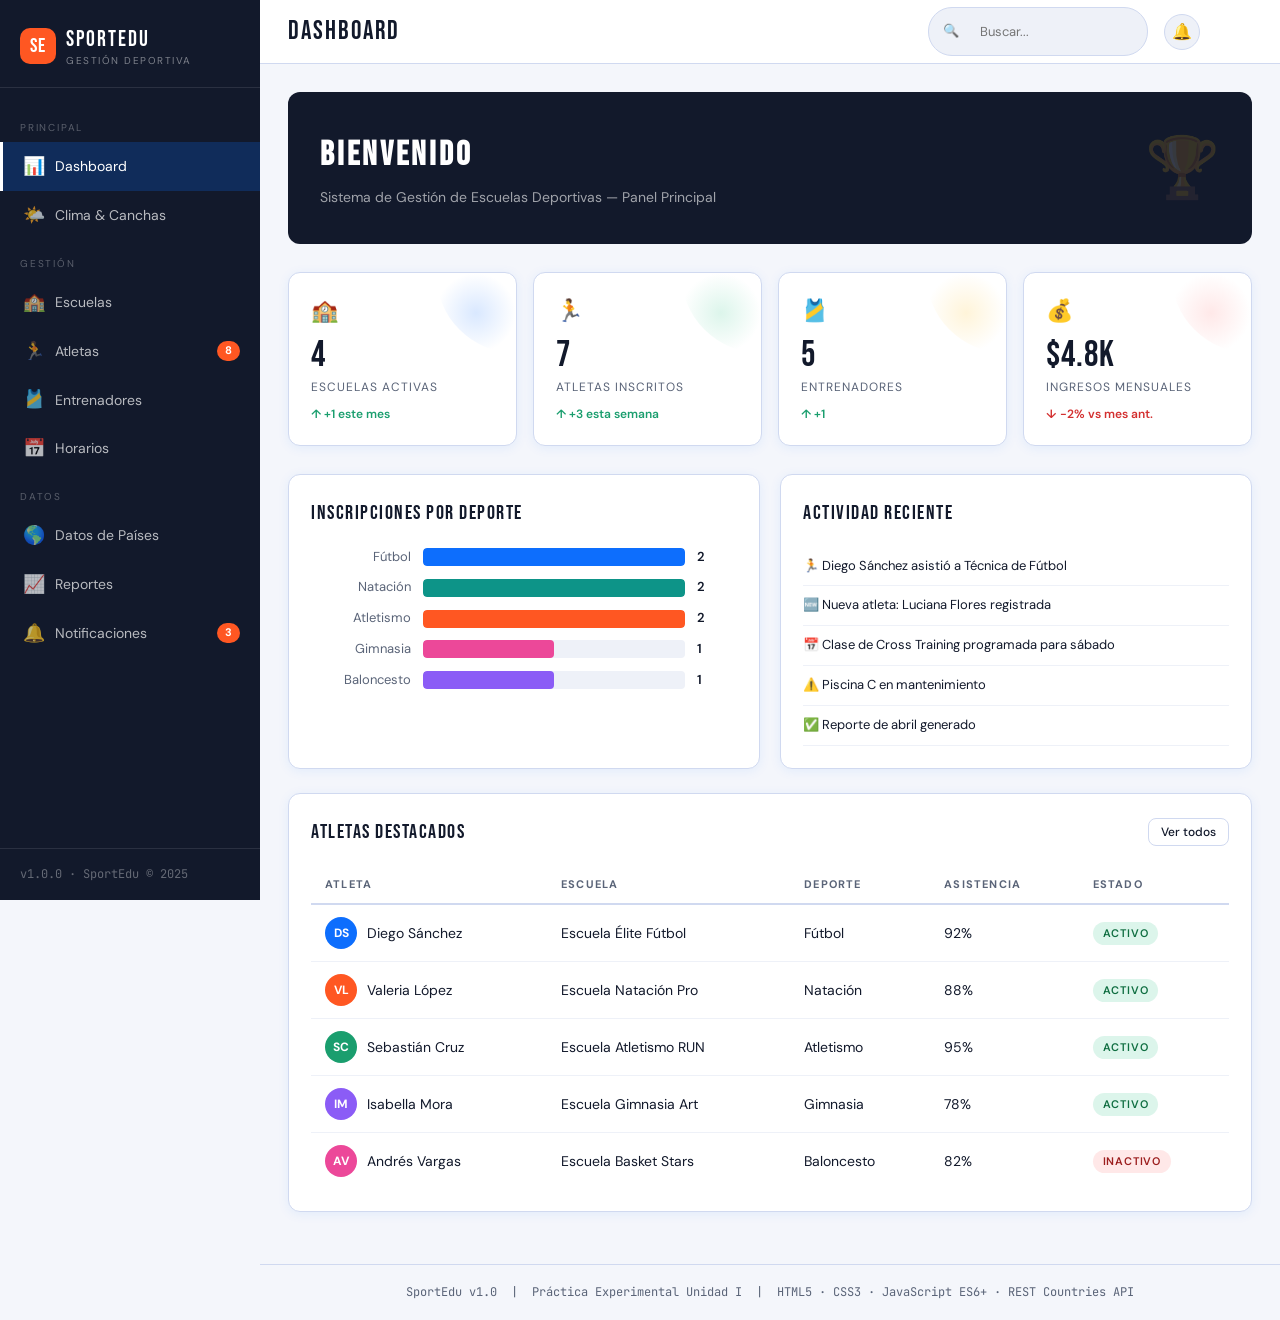
==== commit f2e6c27a: "ColorCambiado" ====
--- a/Untitled-1.html
+++ b/Untitled-1.html
@@ -9,7 +9,6 @@
   <style>
     /* ===== DESIGN TOKENS ===== */
     :root {
-      --brand:       #0d6efd;
       --brand-dark:  #0a4fa8;
       --brand-light: #d9e8ff;
       --accent:      #ff5722;
